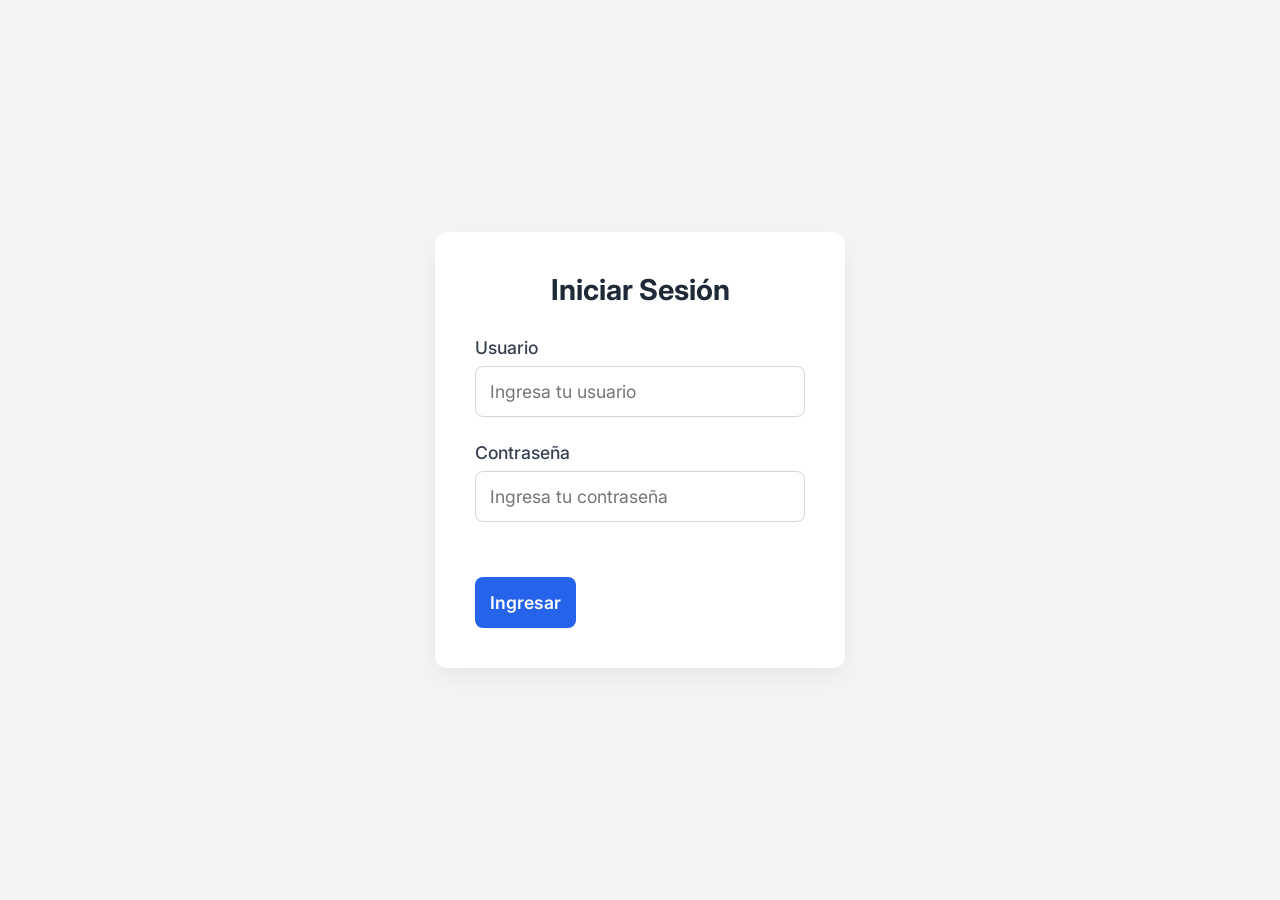
==== static/index.html @ b6f1fc7d "feat: estructura base corporativa completa con Auth, JWT y CRUDs" ====
<!DOCTYPE html>
<html lang="es">
<head>
    <meta charset="UTF-8">
    <meta name="viewport" content="width=device-width, initial-scale=1.0">
    <title>Login - Proyecto Corporativo</title>
    <link rel="stylesheet" href="css/login.css">
    <script src="https://www.google.com/recaptcha/api.js" async defer></script>
</head>
<body>
    <div class="login-container">
        <div class="login-card">
            <h1>Iniciar Sesión</h1>
            <div id="alert-box" class="alert hidden"></div>
            
            <form id="login-form">
                <div class="form-group">
                    <label for="usuario">Usuario</label>
                    <input type="text" id="usuario" name="usuario" required autocomplete="off" placeholder="Ingresa tu usuario">
                </div>
                
                <div class="form-group">
                    <label for="password">Contraseña</label>
                    <input type="password" id="password" name="password" required placeholder="Ingresa tu contraseña">
                </div>

                <div class="form-group" style="display: flex; justify-content: center; margin-bottom: 20px;">
                    <div class="g-recaptcha" data-sitekey="TU_CLAVE_PUBLICA_AQUI"></div>
                </div>

                <button type="submit" class="btn-submit">Ingresar</button>
            </form>
        </div>
    </div>
    <script src="js/login.js"></script>
</body>
</html>
---- static/css/login.css ----
@import url('https://fonts.googleapis.com/css2?family=Inter:wght@400;500;600;700&display=swap');

* {
    margin: 0;
    padding: 0;
    box-sizing: border-box;
    font-family: 'Inter', sans-serif;
}

body {
    background-color: #f3f4f6;
    display: flex;
    justify-content: center;
    align-items: center;
    min-height: 100vh;
}

.login-container {
    width: 100%;
    max-width: 450px;
    padding: 20px;
}

.login-card {
    background: #ffffff;
    padding: 40px;
    border-radius: 12px;
    box-shadow: 0 10px 25px rgba(0,0,0,0.05);
    display: flex;
    flex-direction: column;
}

h1 {
    font-size: 1.8rem;
    color: #1f2937;
    margin-bottom: 30px;
    text-align: center;
    font-weight: 700;
}

.alert {
    padding: 15px;
    border-radius: 8px;
    margin-bottom: 20px;
    font-size: 1rem;
    text-align: center;
}

.alert.hidden {
    display: none;
}

.alert.error {
    background-color: #fee2e2;
    color: #b91c1c;
    border: 1px solid #f87171;
}

.form-group {
    display: flex;
    flex-direction: column;
    margin-bottom: 25px;
}

label {
    font-size: 1.1rem;
    color: #374151;
    margin-bottom: 8px;
    font-weight: 500;
}

input[type="text"],
input[type="password"],
input[type="number"] {
    padding: 14px;
    font-size: 1.1rem;
    border: 1px solid #d1d5db;
    border-radius: 8px;
    transition: border-color 0.2s;
    outline: none;
}

input:focus {
    border-color: #2563eb;
    box-shadow: 0 0 0 3px rgba(37, 99, 235, 0.1);
}

.captcha-box {
    display: flex;
    align-items: center;
    gap: 15px;
    background: #f9fafb;
    padding: 15px;
    border-radius: 8px;
    border: 1px dashed #cbd5e1;
}

#captcha-question {
    font-size: 1.2rem;
    font-weight: 700;
    color: #1e293b;
    white-space: nowrap;
}

.btn-submit {
    background-color: #2563eb;
    color: white;
    font-size: 1.1rem;
    font-weight: 600;
    padding: 15px;
    border: none;
    border-radius: 8px;
    cursor: pointer;
    transition: background-color 0.2s;
    margin-top: 10px;
}

.btn-submit:hover {
    background-color: #1d4ed8;
}

@media (max-width: 480px) {
    .login-card {
        padding: 30px 20px;
    }
}
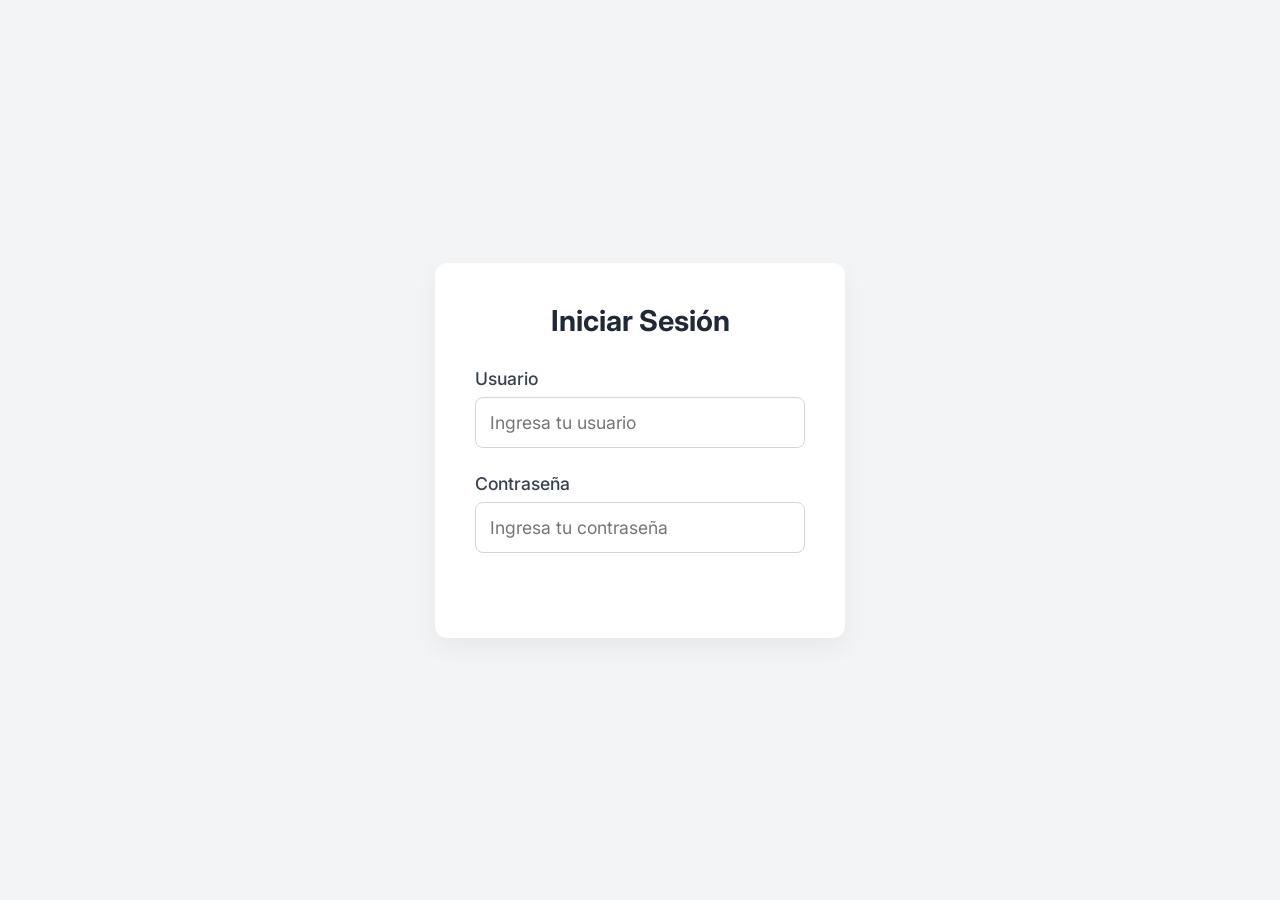
==== commit 90a4b9de: "feat: variables de entorno añadidas" ====
--- a/static/index.html
+++ b/static/index.html
@@ -25,10 +25,10 @@
                 </div>
 
                 <div class="form-group" style="display: flex; justify-content: center; margin-bottom: 20px;">
-                    <div class="g-recaptcha" data-sitekey="TU_CLAVE_PUBLICA_AQUI"></div>
+                    <div class="g-recaptcha" data-sitekey="6LeWXHssAAAAAMk9rr9nZDOsBOq0iRzgleqLh-QK"></div>
                 </div>
 
-                <button type="submit" class="btn-submit">Ingresar</button>
+            
             </form>
         </div>
     </div>
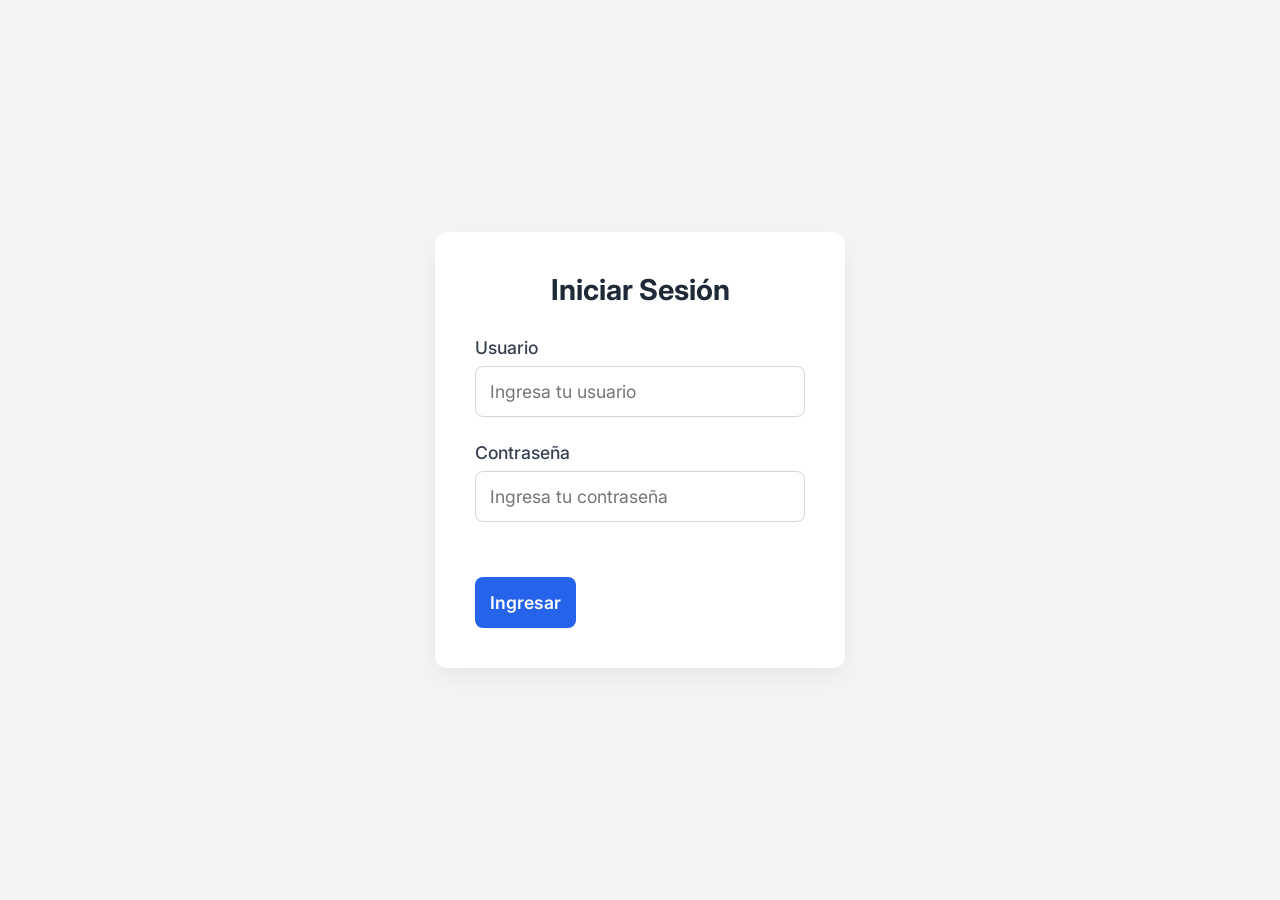
==== commit 4f67b179: "feat: variables de entorno añadidas 2" ====
--- a/static/index.html
+++ b/static/index.html
@@ -28,7 +28,7 @@
                     <div class="g-recaptcha" data-sitekey="6LeWXHssAAAAAMk9rr9nZDOsBOq0iRzgleqLh-QK"></div>
                 </div>
 
-            
+                <button type="submit" class="btn-submit">Ingresar</button>
             </form>
         </div>
     </div>
